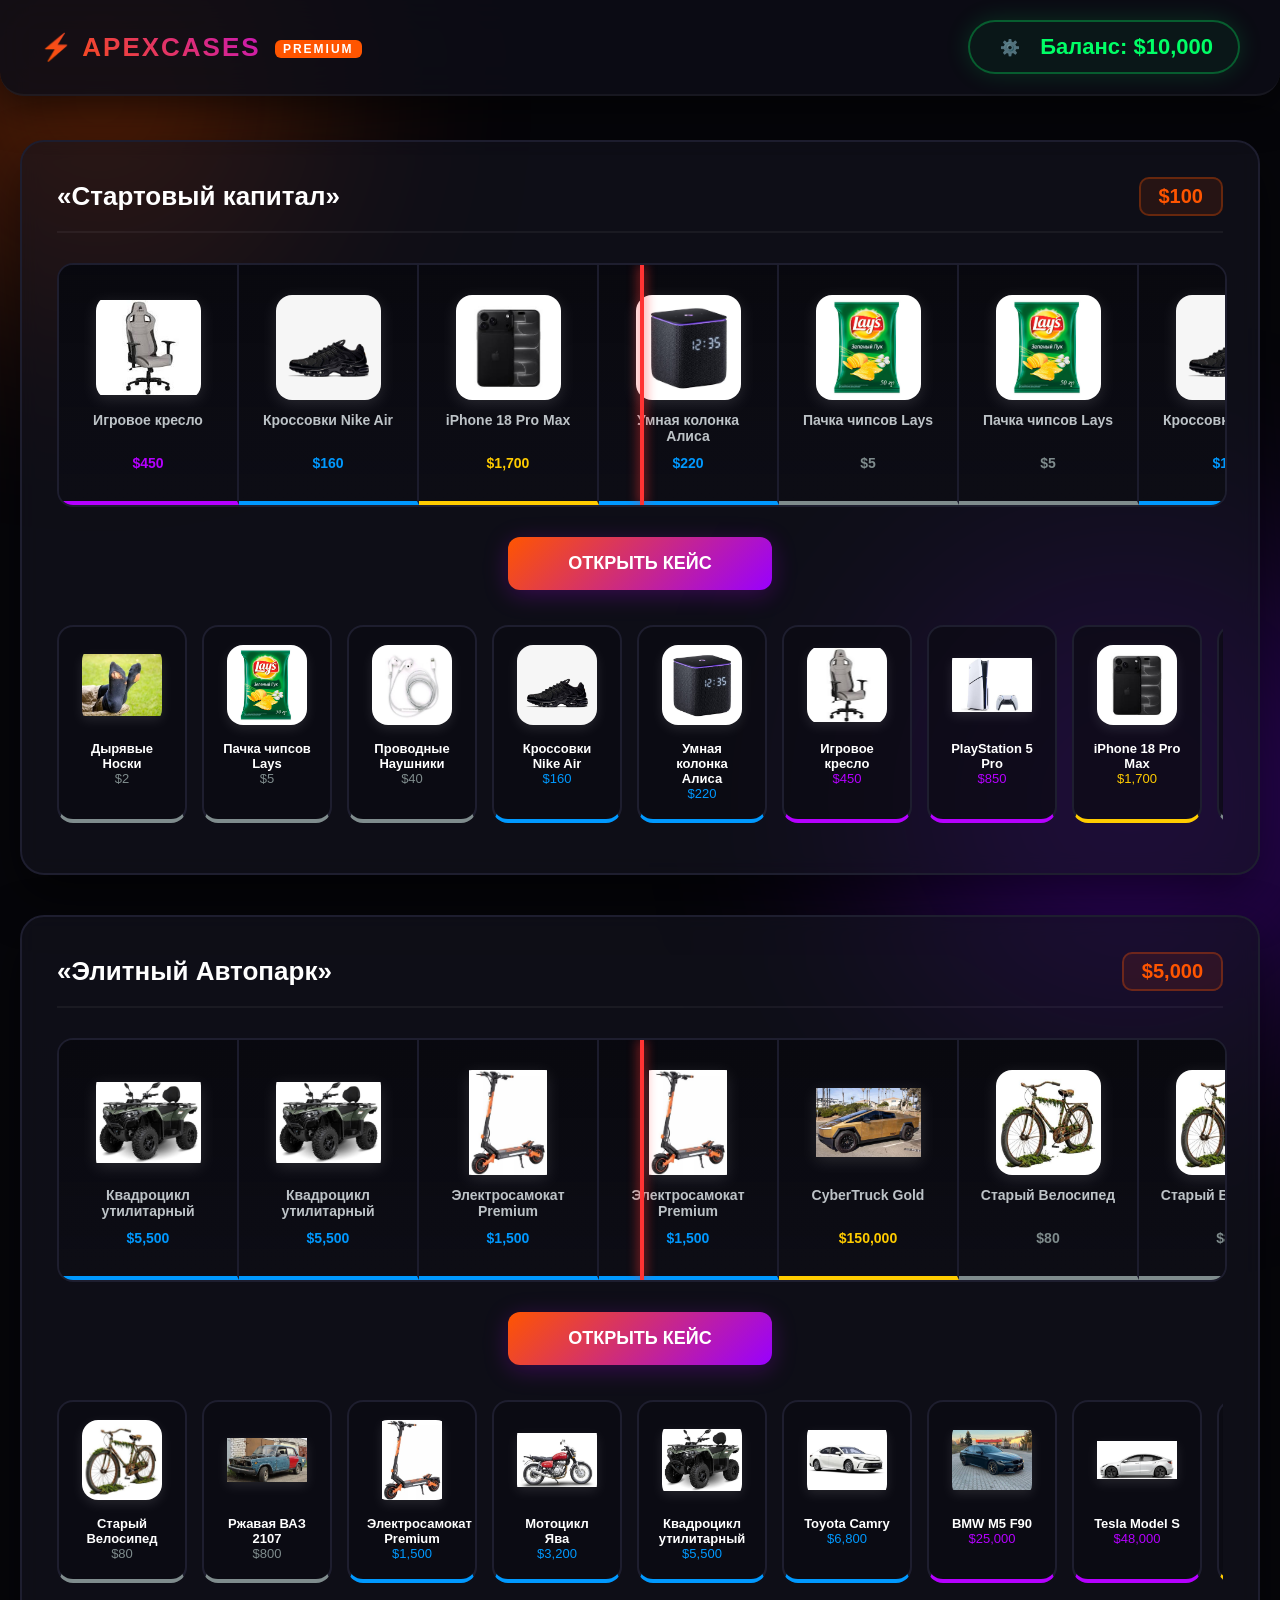
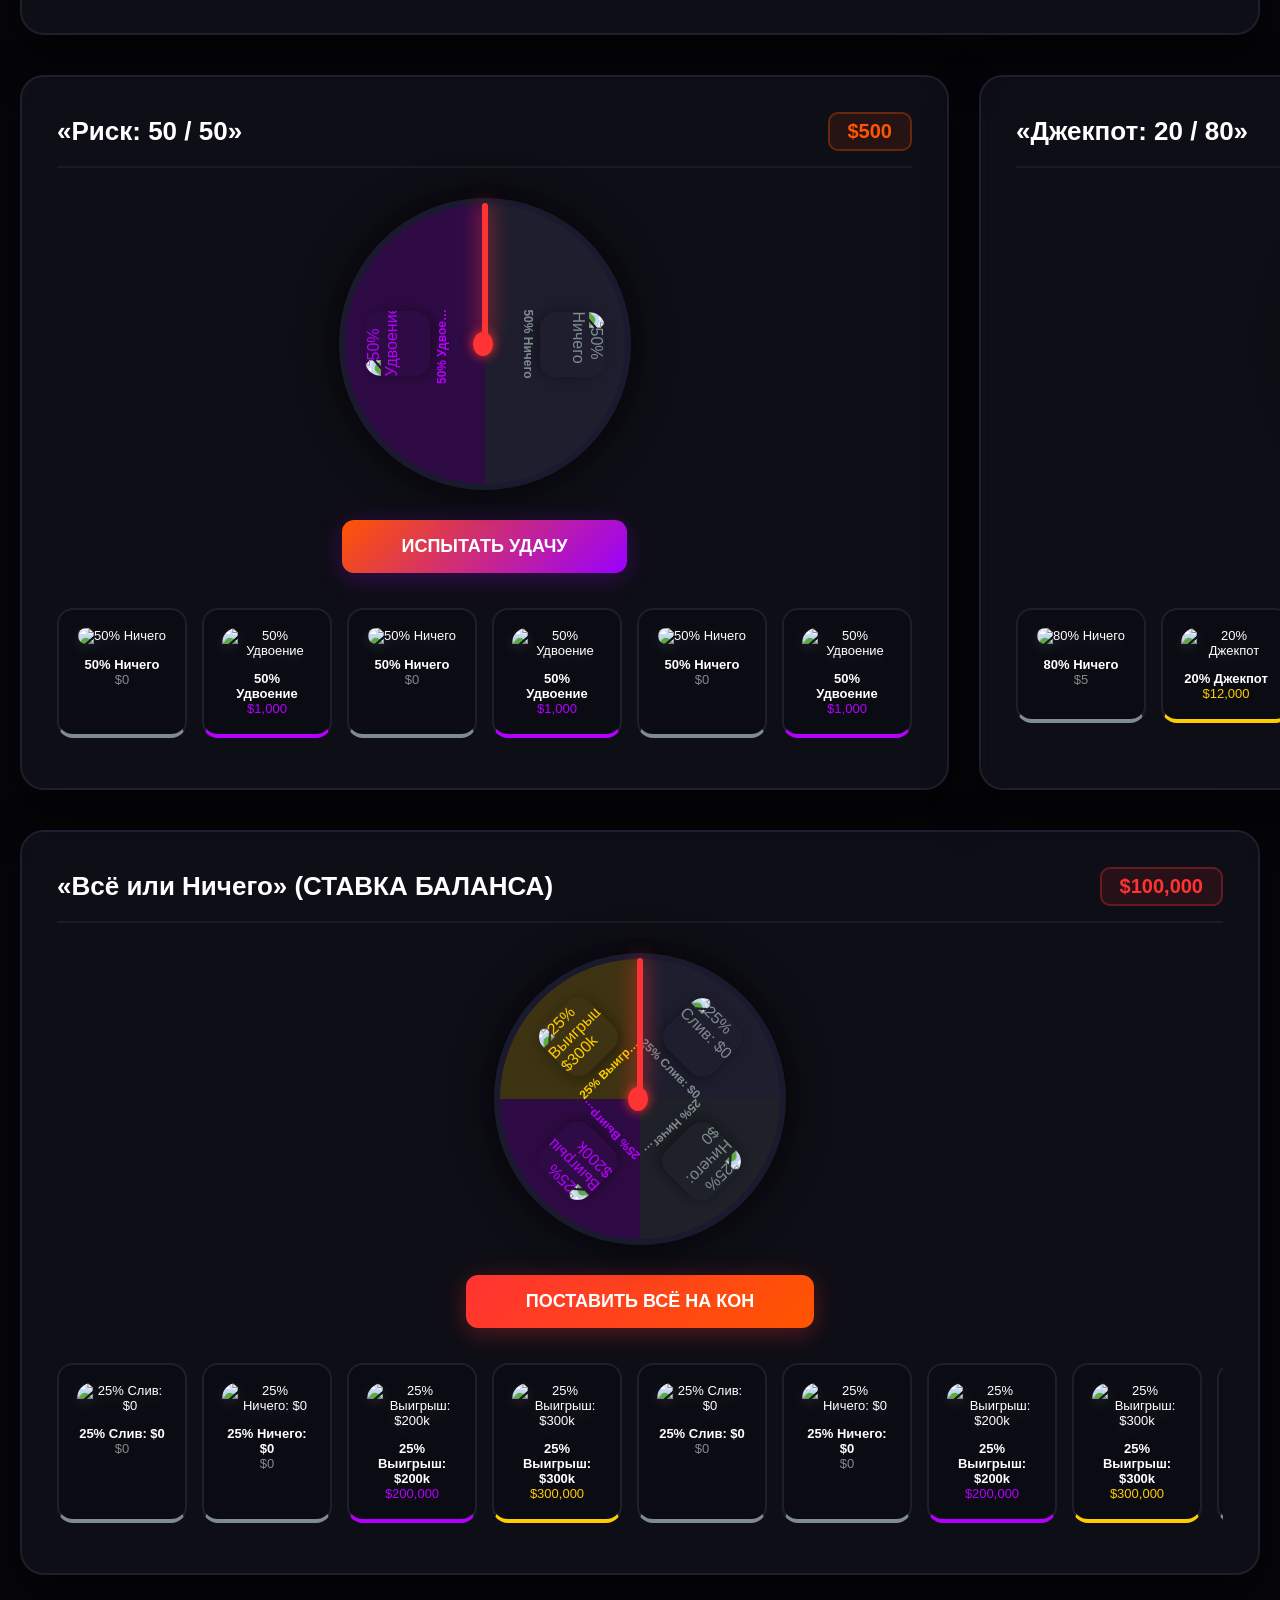
==== index.html @ f47a6063 "Add files via upload" ====
<!DOCTYPE html>
<html lang="ru">
<head>
    <meta charset="UTF-8">
    <meta name="viewport" content="width=device-width, initial-scale=1.0, maximum-scale=1.0, user-scalable=no">
    <title>⚡ ApexCases Premium — Кибер Симулятор</title>
    <link rel="stylesheet" href="style.css">
</head>
<body>

    <!-- Живой декоративный задний план -->
    <div class="bg-decor b-circle1"></div>
    <div class="bg-decor b-circle2"></div>

    <!-- ВОТ ЭТОТ БЛОК ИЗМЕНИЛСЯ (Добавлена шестеренка ⚙️) -->
    <div class="header">
        <div class="logo">⚡ APEXCASES <span class="logo-tag">PREMIUM</span></div>
        <div class="balance-container" style="position: relative; display: flex; align-items: center; gap: 15px;">
            <!-- Секретная кнопка админа -->
            <button onclick="openAdminPanel()" style="background: none; border: none; cursor: pointer; font-size: 16px; padding: 0 5px; opacity: 0.6; transition: opacity 0.2s;" onmouseover="this.style.opacity=1" onmouseout="this.style.opacity=0.6">⚙️</button>
            <span class="balance">Баланс: $<span id="balance-val">10,000</span></span>
            <button class="btn-action" id="btn-free-money" onclick="getFreeMoney()" style="padding: 8px 15px; font-size: 14px; background: linear-gradient(135deg, #00ff66 0%, #00aa44 100%); box-shadow: 0 0 15px rgba(0, 255, 102, 0.3); border-radius: 20px;">+$500</button>
        </div>
    </div>

    <div class="main-container">
        
        <!-- КЕЙС 1 (ЛЕНТА) -->
        <div class="case-section" id="case1-section">
            <h2>«Стартовый капитал» <span class="case-price">$100</span></h2>
            <div class="roulette-wrapper">
                <div class="roulette-tape" id="tape-case1"></div>
            </div>
            <div class="case-actions">
                <button class="btn-action" id="btn-case1" onclick="spin('case1')">Открыть кейс</button>
            </div>
            <div class="loot-preview" id="preview-case1"></div>
        </div>

        <!-- КЕЙС 2 (ЛЕНТА) -->
        <div class="case-section" id="case2-section">
            <h2>«Элитный Автопарк» <span class="case-price">$5,000</span></h2>
            <div class="roulette-wrapper">
                <div class="roulette-tape" id="tape-case2"></div>
            </div>
            <div class="case-actions">
                <button class="btn-action" id="btn-case2" onclick="spin('case2')">Открыть кейс</button>
            </div>
            <div class="loot-preview" id="preview-case2"></div>
        </div>

        <!-- РЯД ИЗ ДВУХ КОЛЕС ФОРТУНЫ -->
        <div class="wheels-row">
            
            <!-- КОЛЕСО 1 (50/50) -->
            <div class="case-section wheel-card">
                <h2>«Риск: 50 / 50» <span class="case-price">$500</span></h2>
                <div class="wheel-wrapper">
                    <div class="wheel-arrow" id="arrow-wheel1"></div>
                    <div class="wheel-center-pin"></div>
                    <div class="wheel-area type-fifty" id="wheel-wheel1"></div>
                </div>
                <div class="case-actions">
                    <button class="btn-action" id="btn-wheel1" onclick="spin('wheel1')">Испытать удачу</button>
                </div>
                <div class="loot-preview" id="preview-wheel1"></div>
            </div>

            <!-- КОЛЕСО 2 (20/80) -->
            <div class="case-section wheel-card">
                <h2>«Джекпот: 20 / 80» <span class="case-price">$2,500</span></h2>
                <div class="wheel-wrapper">
                    <div class="wheel-arrow" id="arrow-wheel2"></div>
                    <div class="wheel-center-pin"></div>
                    <div class="wheel-area type-jackpot" id="wheel-wheel2"></div>
                </div>
                <div class="case-actions">
                    <button class="btn-action" id="btn-wheel2" onclick="spin('wheel2')">Сорвать Куш</button>
                </div>
                <div class="loot-preview" id="preview-wheel2"></div>
            </div>

        </div>

        <!-- КЕЙС 5 (МЕГА-КОЛЕСО ВСЁ ИЛИ НИЧЕГО — 4 СЕКТОРА) -->
        <div class="case-section">
            <h2>«Всё или Ничего» (СТАВКА БАЛАНСА) <span class="case-price" style="color:#ff3333; background:rgba(255,51,51,0.1); border-color:rgba(255,51,51,0.3);">$100,000</span></h2>
            <div class="wheel-wrapper">
                <div class="wheel-arrow" id="arrow-wheelMega"></div>
                <div class="wheel-center-pin"></div>
                <div class="wheel-area type-mega" id="wheel-wheelMega"></div>
            </div>
            <div class="case-actions">
                <button class="btn-action" id="btn-wheelMega" onclick="spin('wheelMega')" style="background: linear-gradient(135deg, #ff3333 0%, #ff5500 100%); box-shadow: 0 5px 25px rgba(255, 51, 51, 0.3);">Поставить всё на кон</button>
            </div>
            <div class="loot-preview" id="preview-wheelMega"></div>
        </div>

    </div>

    <script src="database.js"></script>
    <script src="script.js"></script>
</body>
</html>
    <!-- СТИЛЬНОЕ АДМИН-ОКНО ПРЯМО ВНУТРИ САЙТА (ОБНОВЛЕНО) -->
    <div id="admin-modal" style="position: fixed; top: 0; left: 0; width: 100%; height: 100%; background: rgba(0,0,0,0.85); backdrop-filter: blur(8px); z-index: 1000; display: none; justify-content: center; align-items: center;">
        <div style="background: #141420; border: 2px solid #1e1e2f; padding: 30px; border-radius: 20px; box-shadow: 0 0 30px rgba(255, 85, 0, 0.2); text-align: center; width: 320px; box-sizing: border-box;">
            <h3 style="margin-top: 0; font-size: 20px; color: #ff5500;">⚙️ Панель Разработчика</h3>
            
            <!-- Поле для пароля -->
            <div id="admin-stage-pass">
                <p style="font-size: 14px; color: #bdc3c7;">Введи секретный пароль:</p>
                <input type="password" id="admin-pass-field" style="width: 100%; padding: 10px; background: #09090f; border: 2px solid #1e1e2f; border-radius: 8px; color: #fff; text-align: center; margin-bottom: 15px; box-sizing: border-box;">
                <button class="btn-action" onclick="submitAdminPassword()" style="padding: 10px 30px; font-size: 14px; width: 100%; border-radius: 8px;">Войти</button>
            </div>

            <!-- Поле для ввода денег и СБРОСА -->
            <div id="admin-stage-money" style="display: none;">
                <p style="font-size: 14px; color: #00ff66;">Пароль верный!</p>
                <p style="font-size: 14px; color: #bdc3c7;">Сколько денег начислить?</p>
                <input type="number" id="admin-money-field" placeholder="Например: 50000" style="width: 100%; padding: 10px; background: #09090f; border: 2px solid #1e1e2f; border-radius: 8px; color: #fff; text-align: center; margin-bottom: 15px; box-sizing: border-box;">
                <button class="btn-action" onclick="submitAdminMoney()" style="padding: 10px 30px; font-size: 14px; width: 100%; border-radius: 8px; background: linear-gradient(135deg, #00ff66 0%, #00aa44 100%); box-shadow: 0 0 15px rgba(0,255,102,0.2); margin-bottom: 12px;">Зачислить</button>
                
                <!-- НОВАЯ КНОПКА СБРОСА БАЛАНСА -->
                <button class="btn-action" onclick="resetAdminBalance()" style="padding: 10px 30px; font-size: 14px; width: 100%; border-radius: 8px; background: linear-gradient(135deg, #ff3333 0%, #bb1111 100%); box-shadow: 0 0 15px rgba(255,51,51,0.2);">Сбросить до $10k</button>
            </div>

            <button onclick="closeAdminPanel()" style="background: none; border: none; color: #7f8c8d; cursor: pointer; margin-top: 15px; font-size: 13px; text-decoration: underline;">Закрыть панель</button>
        </div>
    </div>
---- style.css ----
:root {
    --bg-color: #06060a;
    --card-bg: rgba(20, 20, 32, 0.6);
    --card-border: #1e1e2f;
    --accent-orange: #ff5500;
    --green-money: #00ff66;
    --common: #7f8c8d;
    --rare: #0099ff;
    --epic: #b500ff;
    --legendary: #ffcc00;
}

body {
    background-color: var(--bg-color);
    color: #ffffff;
    font-family: 'Segoe UI', Roboto, sans-serif;
    margin: 0;
    padding: 0;
    overflow-x: hidden;
    position: relative;
    min-height: 100vh;
}

/* --- НЕОНОВЫЕ ФОНОВЫЕ ДЕКОРАЦИИ --- */
.bg-decor {
    position: fixed;
    border-radius: 50%;
    filter: blur(120px);
    z-index: -1;
    opacity: 0.35;
    pointer-events: none;
}
.b-circle1 { width: 400px; height: 400px; background: #ff5500; top: -100px; left: -100px; }
.b-circle2 { width: 500px; height: 500px; background: #7a00ff; bottom: -150px; right: -100px; }

/* Фиксированная шапка сайта */
.header {
    display: flex;
    justify-content: space-between;
    align-items: center;
    width: 100%;
    max-width: 1400px;
    margin: 0 auto;
    padding: 20px 40px;
    background: rgba(13, 13, 23, 0.85);
    backdrop-filter: blur(20px);
    border-bottom: 2px solid rgba(255, 255, 255, 0.05);
    border-radius: 0 0 24px 24px;
    box-sizing: border-box;
    position: fixed;
    top: 0; left: 50%;
    transform: translateX(-50%);
    z-index: 100;
    box-shadow: 0 10px 40px rgba(0,0,0,0.6);
}

.logo {
    font-size: 26px;
    font-weight: 900;
    letter-spacing: 2px;
    background: linear-gradient(45deg, #ff5500, #b500ff);
    -webkit-background-clip: text;
    -webkit-text-fill-color: transparent;
}
.logo-tag {
    font-size: 12px;
    background: #ff5500;
    -webkit-text-fill-color: #fff;
    padding: 2px 8px;
    border-radius: 6px;
    margin-left: 5px;
    vertical-align: middle;
}

.balance-container {
    background: rgba(0, 255, 102, 0.05);
    padding: 12px 25px;
    border-radius: 30px;
    border: 2px solid rgba(0, 255, 102, 0.3);
    box-shadow: 0 0 25px rgba(0, 255, 102, 0.15);
}
.balance { font-size: 22px; font-weight: 800; color: var(--green-money); }

#btn-free-money {
    transition: all 0.3s ease;
    display: none;
}

/* Всплывающие плашки изменения счета */
.balance-popup {
    position: absolute;
    right: 30px; 
    font-size: 22px; 
    font-weight: 800;
    pointer-events: none;
    animation: floatUpLong 2.5s cubic-bezier(0.25, 1, 0.5, 1) forwards;
    z-index: 150;
}
.balance-popup.minus { color: #ff3333; text-shadow: 0 0 12px rgba(255,51,51,0.6); }
.balance-popup.plus { color: var(--green-money); text-shadow: 0 0 12px rgba(0,255,102,0.6); }

@keyframes floatUpLong {
    0% { transform: translateY(0); opacity: 0; }
    10% { opacity: 1; }
    85% { opacity: 1; }
    100% { transform: translateY(-70px); opacity: 0; }
}

.main-container {
    max-width: 1400px;
    margin: 140px auto 50px auto; 
    padding: 0 20px;
    box-sizing: border-box;
}

.case-section {
    background: var(--card-bg);
    backdrop-filter: blur(10px);
    border: 2px solid var(--card-border);
    border-radius: 24px;
    padding: 35px;
    margin-bottom: 40px;
    box-shadow: 0 20px 50px rgba(0,0,0,0.5);
    position: relative;
    box-sizing: border-box;
}

.case-section h2 {
    margin-top: 0; font-size: 26px; font-weight: 800;
    display: flex; justify-content: space-between; align-items: center;
    border-bottom: 2px solid rgba(255,255,255,0.05);
    padding-bottom: 15px;
}

.case-price {
    color: var(--accent-orange);
    background: rgba(255, 85, 0, 0.1);
    padding: 6px 18px; border-radius: 10px;
    border: 2px solid rgba(255, 85, 0, 0.3);
    font-size: 20px;
}

/* Ленточные рулетки */
.roulette-wrapper {
    position: relative; width: 100%; height: 240px; 
    background: #09090f; border: 2px solid var(--card-border);
    border-radius: 16px; margin: 30px 0; overflow: hidden;
}
.roulette-wrapper::before {
    content: ''; position: absolute; left: 50%; top: 0; bottom: 0;
    width: 4px; background: #ff3333; z-index: 10;
    box-shadow: 0 0 12px #ff3333; transform: translateX(-50%);
}
.roulette-tape {
    display: flex; position: absolute; left: 0; top: 0; height: 100%;
    transition: transform 5s cubic-bezier(0.15, 0.85, 0.1, 1); will-change: transform;
}

.item-slot {
    width: 180px; height: 100%; box-sizing: border-box;
    border-right: 2px solid #1c1c2d; display: flex;
    flex-direction: column; align-items: center; justify-content: center;
    padding: 15px; background: linear-gradient(0deg, rgba(20,20,32,0.4) 0%, rgba(9,9,15,0.8) 100%);
    text-align: center; flex-shrink: 0; transition: transform 0.4s ease;
}

.item-slot img {
    width: 105px; height: 105px; 
    object-fit: contain; margin-bottom: 12px;
    border-radius: 16px; /* Скругление */
    filter: drop-shadow(0 4px 8px rgba(255, 255, 255, 0.12));
    transition: transform 0.2s ease, filter 0.2s ease;
}
.item-slot:hover img {
    transform: scale(1.06); filter: drop-shadow(0 0 15px rgba(255, 255, 255, 0.6));
}

.item-slot.winner-pulse, .wheel-sector.winner-pulse { animation: winPulse 0.8s ease forwards; z-index: 5; }
@keyframes winPulse { 0% { transform: scale(1); } 50% { transform: scale(1.1); filter: brightness(1.3); } 100% { transform: scale(1); } }

.item-name { font-size: 14px; font-weight: 600; height: 38px; overflow: hidden; color: #bdc3c7; }
.item-price { font-size: 14px; font-weight: 700; margin-top: 5px; }
/* Ряд для двух колес фортуны */
.wheels-row {
    display: flex;
    gap: 30px;
}
.wheel-card { flex: 1; }

/* --- ГЕОМЕТРИЧЕСКИЕ ДЕЛЕНИЯ КОЛЕС ФОРТУНЫ --- */
.wheel-wrapper {
    display: flex; justify-content: center; align-items: center;
    margin: 30px 0; position: relative;
}

.wheel-area {
    width: 280px; height: 280px;
    border-radius: 50%;
    border: 6px solid #1a1a2e;
    position: relative;
    overflow: hidden;
    box-shadow: 0 0 40px rgba(0,0,0,0.8);
}

.wheel-area.type-fifty {
    background: conic-gradient(var(--card-border) 0deg 180deg, rgba(181,0,255,0.2) 180deg 360deg);
}
.wheel-area.type-jackpot {
    background: conic-gradient(var(--card-border) 0deg 288deg, rgba(255,204,0,0.2) 288deg 360deg);
}
.wheel-area.type-mega {
    background: conic-gradient(
        var(--card-border) 0deg 90deg, 
        rgba(127, 140, 141, 0.15) 90deg 180deg, 
        rgba(181, 0, 255, 0.2) 180deg 270deg, 
        rgba(255, 204, 0, 0.2) 270deg 360deg
    );
}

.wheel-arrow {
    position: absolute; width: 6px; height: 135px;
    background: #ff3333; top: 5px; left: calc(50% - 3px);
    z-index: 15; transform-origin: bottom center;
    border-radius: 4px; filter: drop-shadow(0 0 10px #ff3333);
    pointer-events: none;
    transition: transform 5s cubic-bezier(0.15, 0.85, 0.1, 1);
}

.wheel-center-pin {
    position: absolute; width: 20px; height: 24px;
    background: #ff3333; border-radius: 50%;
    top: calc(50% - 12px); left: calc(50% - 12px);
    z-index: 20; box-shadow: 0 0 12px #ff3333;
}

.wheel-sector {
    position: absolute; width: 100%; height: 100%;
    transform-origin: center; display: flex;
    flex-direction: column; align-items: center;
    padding-top: 20px; box-sizing: border-box;
}

.wheel-sector img {
    width: 65px; height: 65px;
    object-fit: contain; 
    border-radius: 16px; /* Скругление секторов */
    margin-bottom: 5px;
    box-shadow: 0 4px 15px rgba(0,0,0,0.4);
}
.wheel-sector .sector-name { 
    font-size: 12px; font-weight: 800; text-align: center; max-width: 80px;
    height: 16px; overflow: hidden; text-overflow: ellipsis; white-space: nowrap;
}

.case-actions { display: flex; justify-content: center; margin-top: 25px; }
.btn-action {
    background: linear-gradient(135deg, #ff5500 0%, #9900ff 100%);
    color: white; border: none; padding: 16px 60px;
    font-size: 18px; font-weight: 800; border-radius: 12px;
    cursor: pointer; text-transform: uppercase;
    box-shadow: 0 5px 25px rgba(181, 0, 255, 0.25);
    transition: all 0.2s;
}
.btn-action:hover { transform: translateY(-2px); box-shadow: 0 8px 30px rgba(181, 0, 255, 0.4); }
.btn-action:disabled { background: #1a1a2e !important; color: #555566; box-shadow: none; cursor: not-allowed; }

.loot-preview { display: flex; gap: 15px; overflow-x: auto; margin-top: 35px; padding-bottom: 15px; }
.preview-card {
    background: rgba(10, 10, 18, 0.7); border: 2px solid var(--card-border);
    padding: 18px; border-radius: 16px; min-width: 130px;
    text-align: center; font-size: 13px; box-sizing: border-box; transition: all 0.2s ease;
}
.preview-card:hover { border-color: #ffffff; background: rgba(20, 20, 35, 0.8); }

.preview-card img {
    width: 80px; height: 80px; 
    object-fit: contain; margin-bottom: 8px;
    border-radius: 16px; /* Скругление превью */
    filter: drop-shadow(0 4px 6px rgba(255, 255, 255, 0.1));
    transition: transform 0.2s ease, filter 0.2s ease;
}
.preview-card:hover img { transform: scale(1.06); filter: drop-shadow(0 0 12px rgba(255, 255, 255, 0.4)); }

.border-common { border-bottom: 4px solid var(--common); }
.border-rare { border-bottom: 4px solid var(--rare); }
.border-epic { border-bottom: 4px solid var(--epic); }
.border-legendary { border-bottom: 4px solid var(--legendary); }
.color-common { color: var(--common); }
.color-rare { color: var(--rare); }
.color-epic { color: var(--epic); }
.color-legendary { color: var(--legendary); }

.image-modal-overlay {
    position: fixed; top: 0; left: 0; width: 100%; height: 100%;
    background-color: rgba(0, 0, 0, 0); z-index: 9999; display: none;
    justify-content: center; align-items: center; flex-direction: column; cursor: zoom-out;
    backdrop-filter: blur(0px); transition: all 0.3s ease;
}
.image-modal-overlay.active { background-color: rgba(0, 0, 0, 0.9); backdrop-filter: blur(10px); }

.image-modal-img-content {
    max-width: 85%; max-height: 70vh; 
    border-radius: 24px; /* Скругление модалки */
    border: 3px solid #232336; object-fit: contain; transform: scale(0.7); opacity: 0;
    transition: all 0.3s cubic-bezier(0.175, 0.885, 0.32, 1.275);
    box-shadow: 0 15px 50px rgba(255, 255, 255, 0.2);
}
.image-modal-overlay.active .image-modal-img-content { transform: scale(1); opacity: 1; }
.image-modal-title-text { color: #ffffff; font-size: 24px; font-weight: 700; margin-top: 20px; opacity: 0; transform: translateY(10px); transition: all 0.3s ease 0.1s; }
.image-modal-overlay.active .image-modal-title-text { opacity: 1; transform: translateY(0); }

/* --- 📱 ВЕРТИКАЛЬНАЯ ОРИЕНТАЦИЯ ДЛЯ ТЕЛЕФОНОВ --- */
@media (max-width: 768px) {
    .header { padding: 15px 20px; border-radius: 0 0 16px 16px; }
    .logo { font-size: 20px; letter-spacing: 1px; }
    .balance-container { padding: 8px 16px; border-radius: 20px; }
    .balance { font-size: 16px; }
    .balance-popup { right: 20px; font-size: 18px; }
    .main-container { margin: 100px auto 30px auto; padding: 0 10px; }
    .case-section { padding: 20px 15px; border-radius: 16px; margin-bottom: 25px; }
    .case-section h2 { font-size: 18px; padding-bottom: 10px; }
    .case-price { font-size: 15px; padding: 4px 10px; }
    .wheels-row { flex-direction: column; gap: 0; }
    .wheel-card { width: 100%; }
    .wheel-area { width: 240px; height: 280px; }
    .wheel-arrow { height: 115px; }
    
    .wheel-sector img { width: 50px; height: 50px; border-radius: 16px; }
    .wheel-sector .sector-name { font-size: 11px; }
    .roulette-wrapper { height: 180px; margin: 20px 0; }
    .item-slot { width: 140px; padding: 10px; }
    .item-slot img { width: 75px; height: 75px; border-radius: 16px; }
    .item-name { font-size: 12px; height: 32px; }
    .item-price { font-size: 12px; }
    .btn-action { width: 100%; padding: 14px 20px; font-size: 16px; border-radius: 10px; }
    .preview-card { padding: 12px; min-width: 100px; font-size: 11px; border-radius: 12px; }
    .preview-card img { width: 55px; height: 55px; border-radius: 16px; }
}
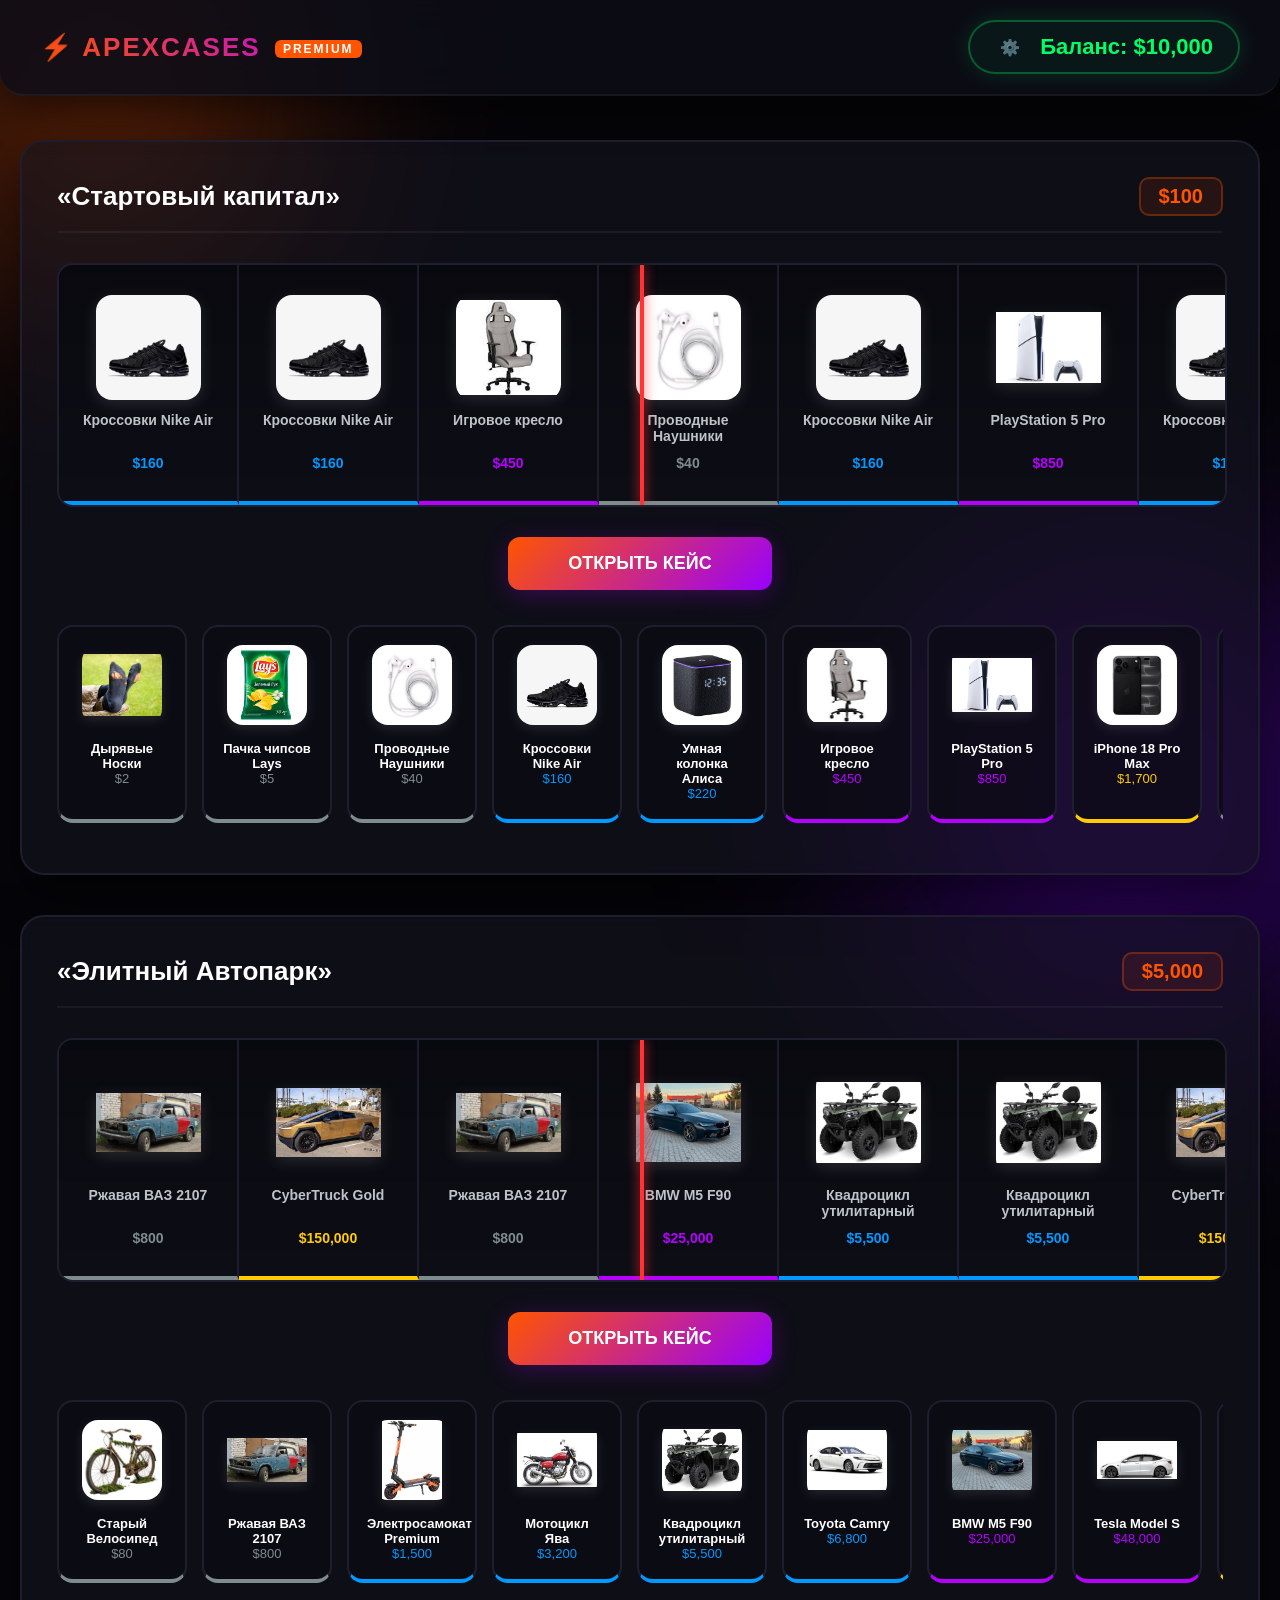
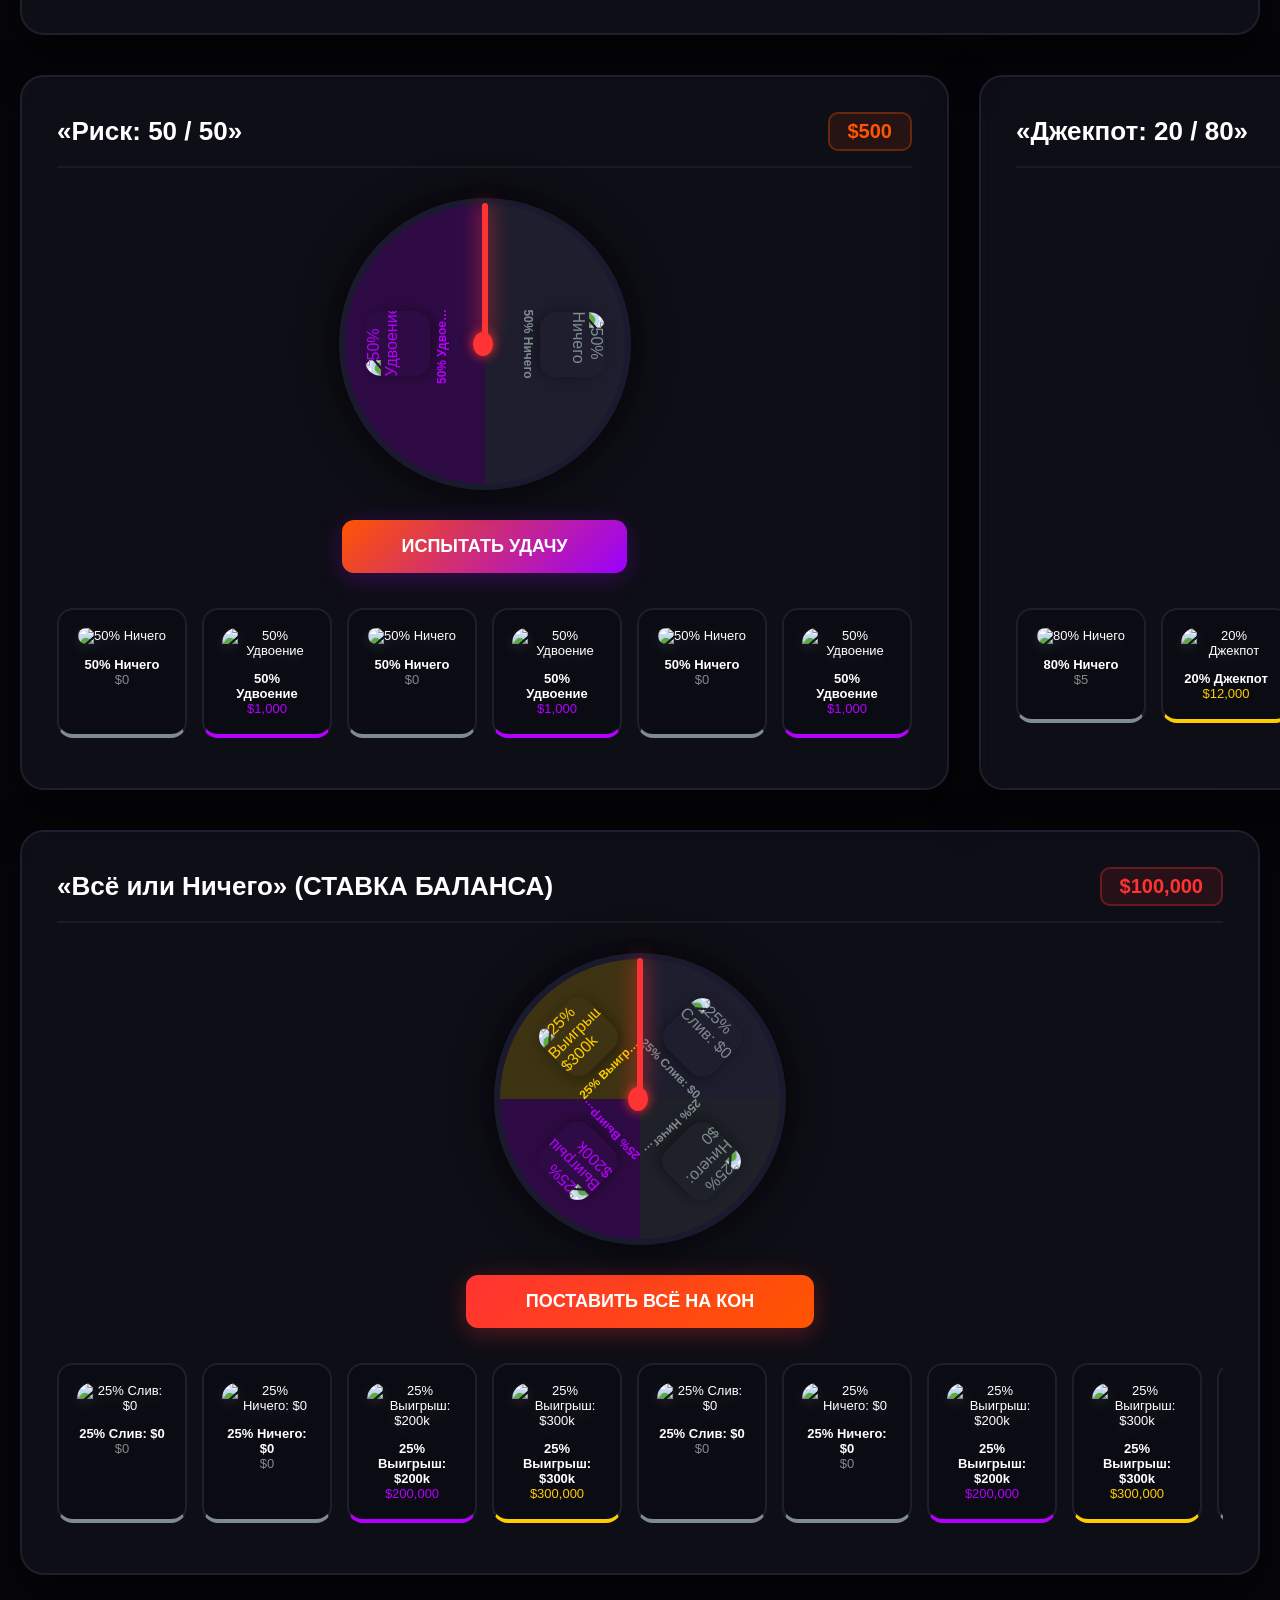
==== commit 7653c493: "Update index.html" ====
--- a/index.html
+++ b/index.html
@@ -4,6 +4,20 @@
     <meta charset="UTF-8">
     <meta name="viewport" content="width=device-width, initial-scale=1.0, maximum-scale=1.0, user-scalable=no">
     <title>⚡ ApexCases Premium — Кибер Симулятор</title>
+    <head>
+    <meta charset="UTF-8">
+    <meta name="viewport" content="width=device-width, initial-scale=1.0, maximum-scale=1.0, user-scalable=no">
+    <title>⚡ ApexCases Premium — Топовый Симулятор Кейсов Онлайн</title>
+    
+    <!-- Описание сайта для поисковой выдачи -->
+    <meta name="description" content="Играй в лучший симулятор кейсов ApexCases Premium! Открывай крутые киберспортивные кейсы, крути колесо фортуны 50/50 и сорви джекпот. Честный рандом, читы и крутой неоновый дизайн.">
+    
+    <!-- Ключевые слова, по которым вас будут искать -->
+    <meta name="keywords" content="apex cases, apex cases premium, симулятор кейсов, открытие кейсов, колесо фортуны 50 на 50, крутить кейсы, симулятор кейсов онлайн">
+    
+    <link rel="stylesheet" href="style.css">
+</head>
+
     <link rel="stylesheet" href="style.css">
 </head>
 <body>
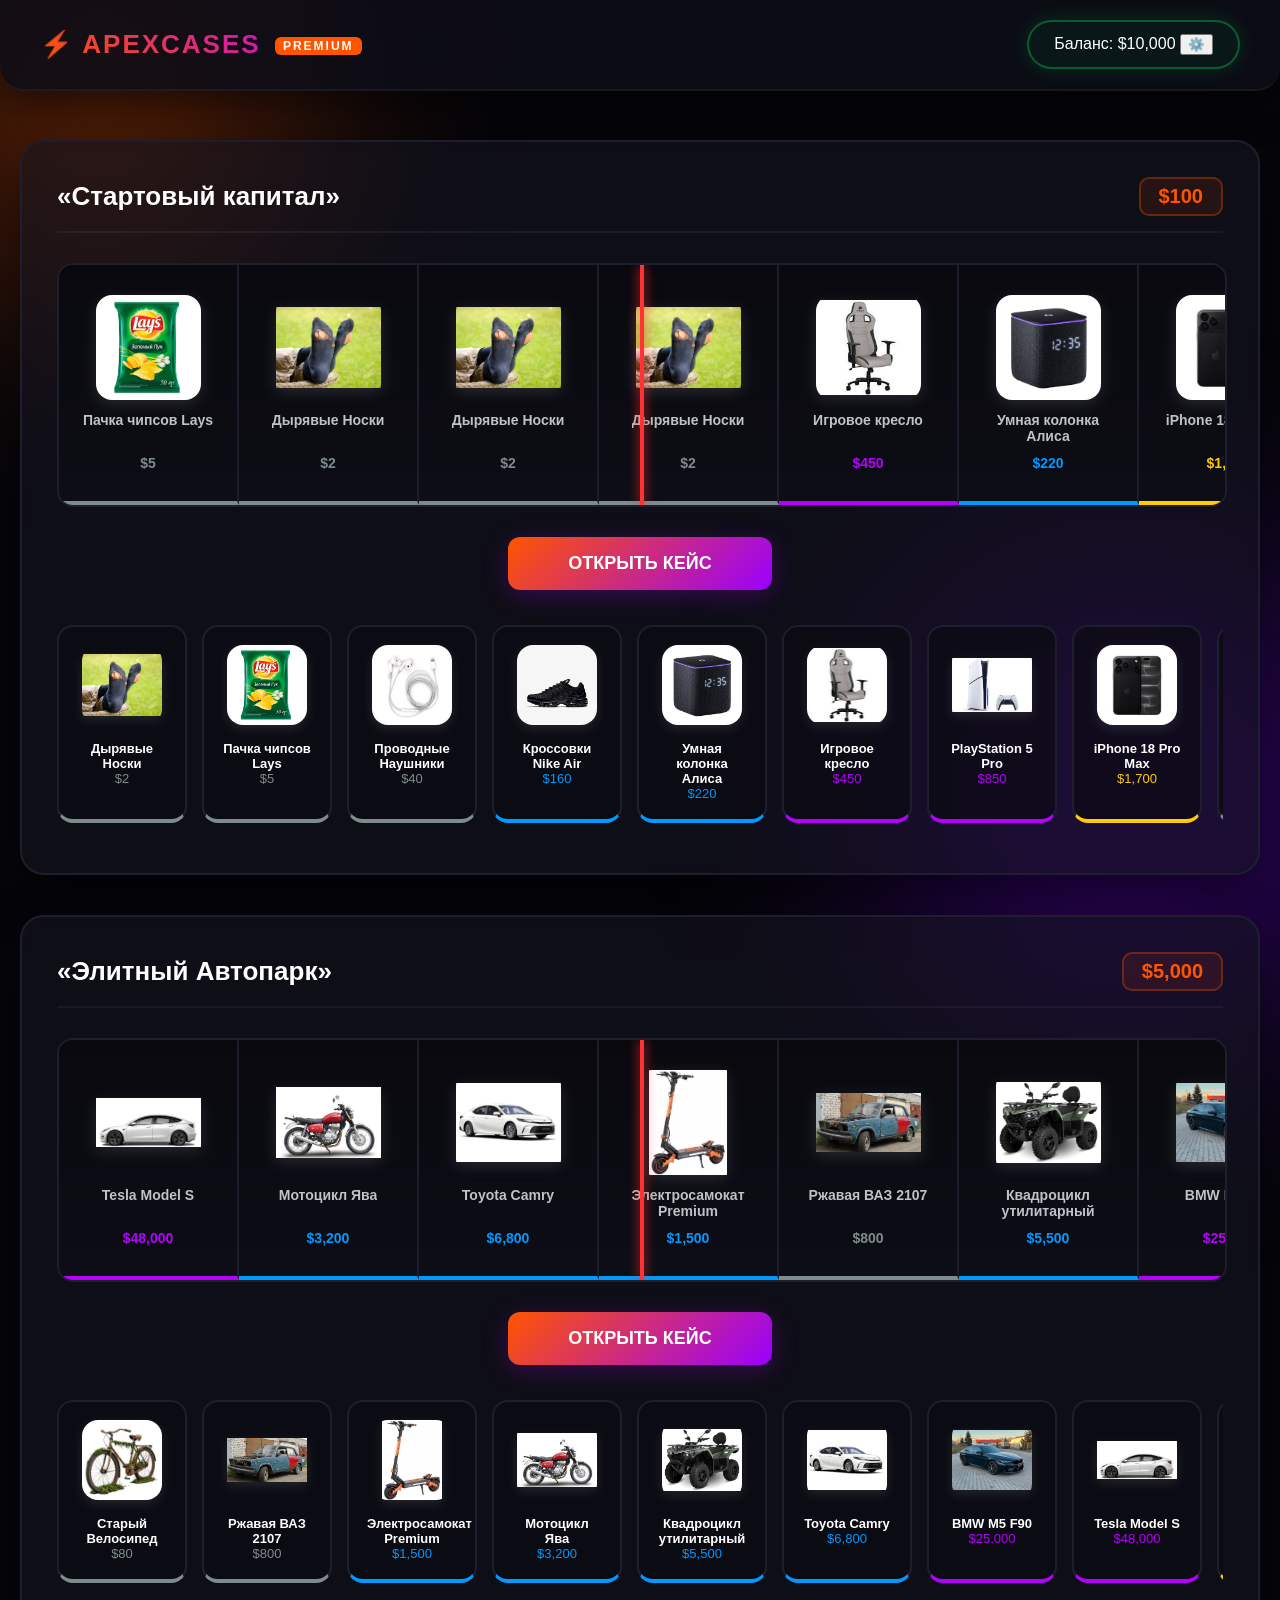
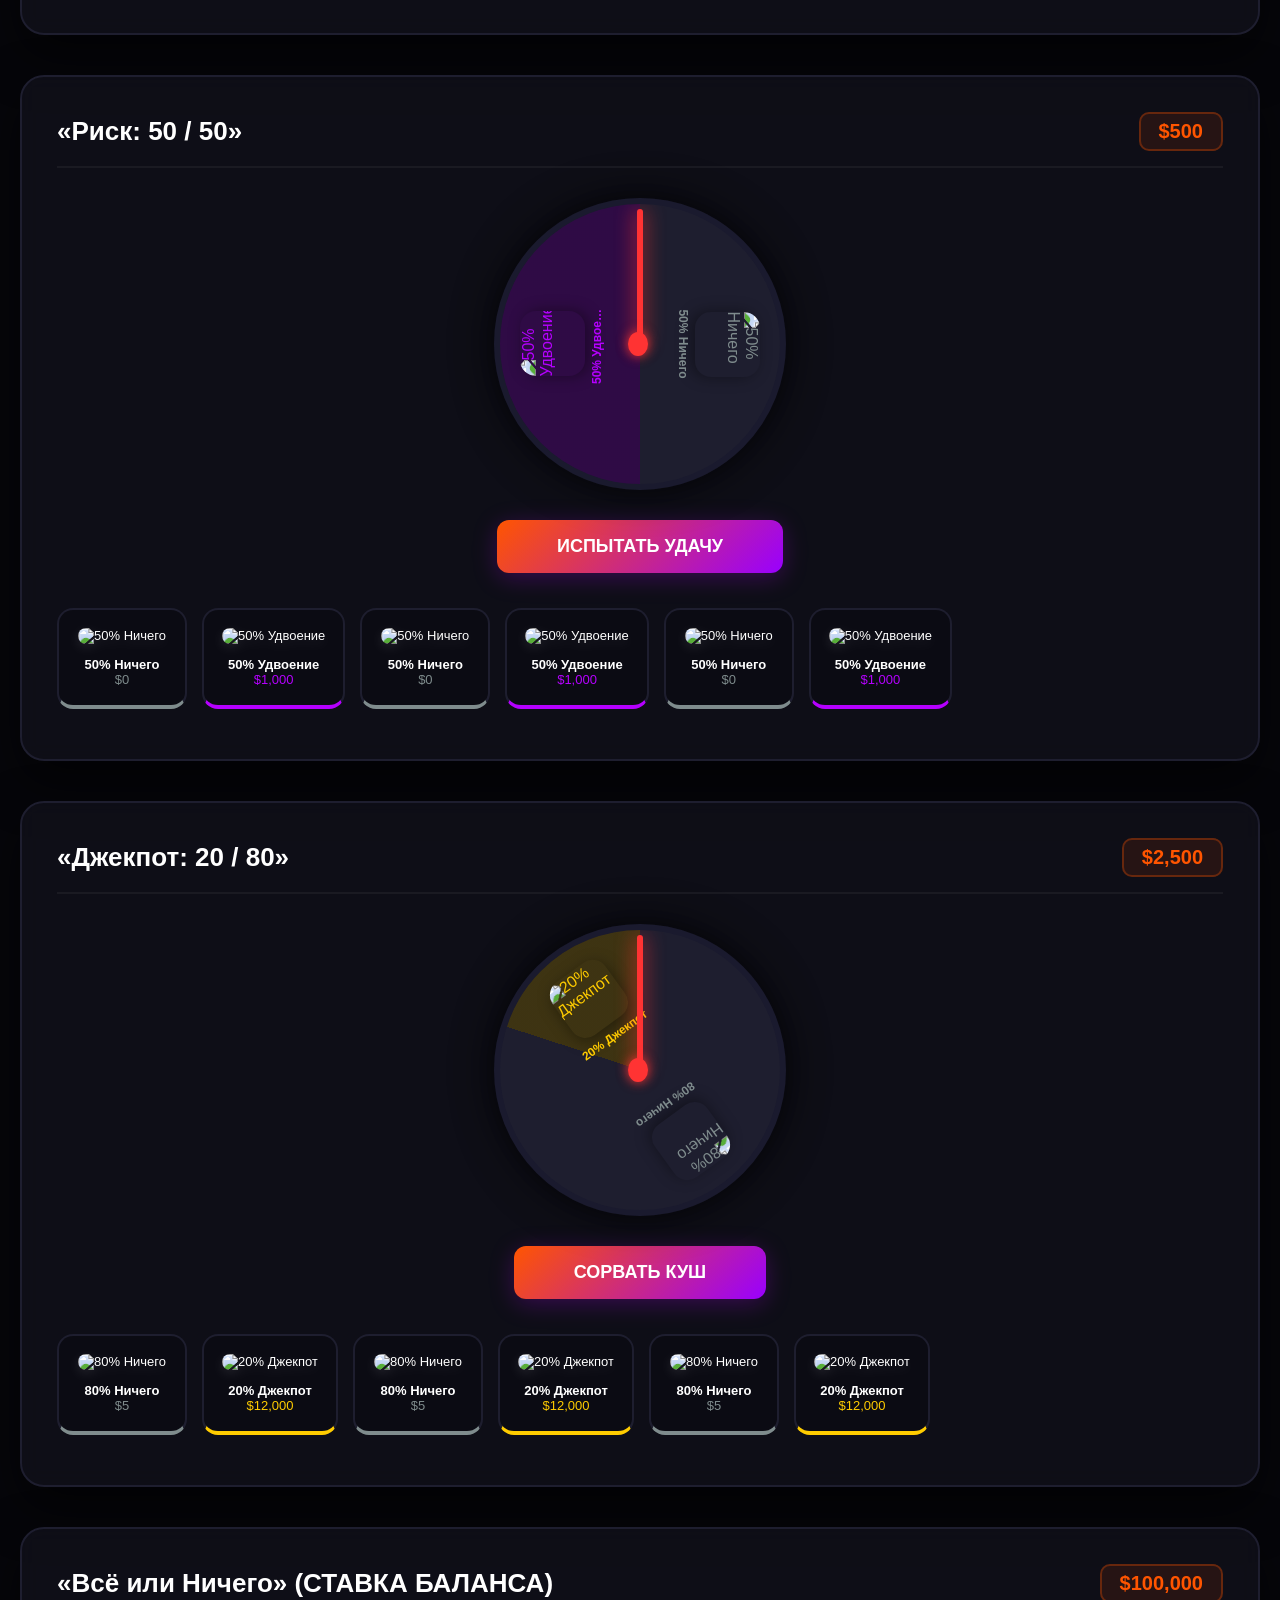
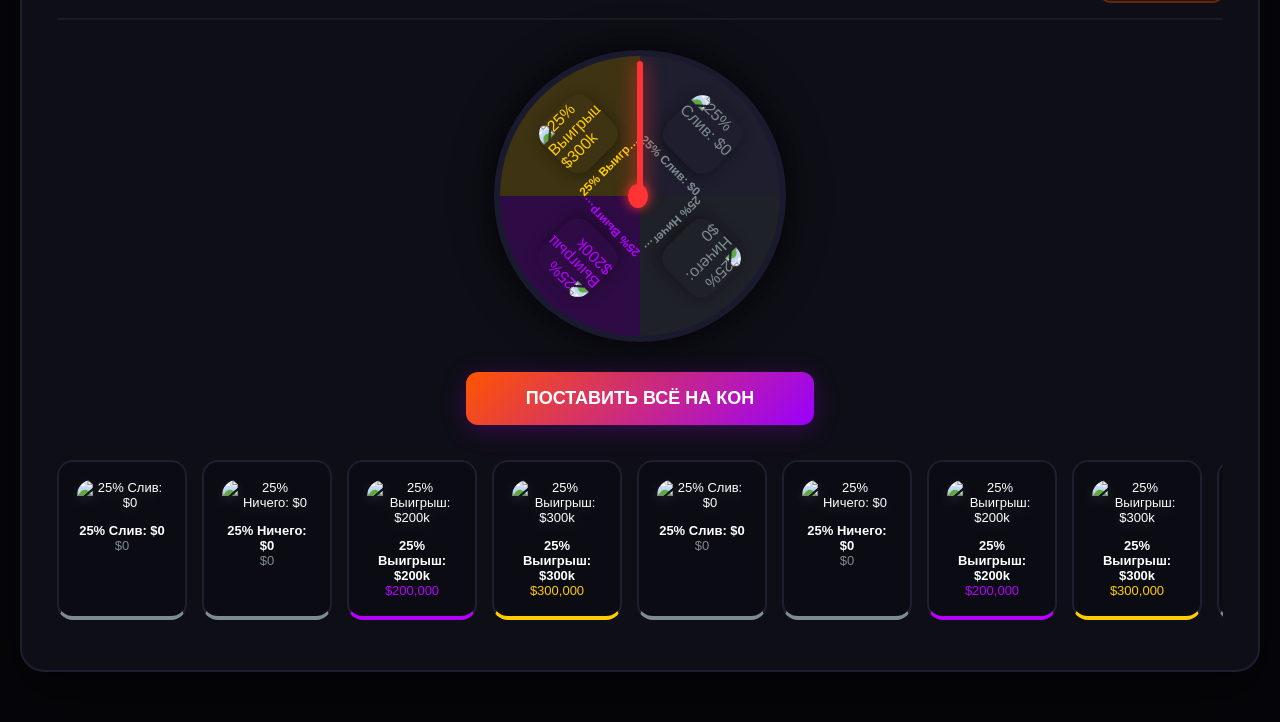
==== commit 60db14c8: "Update index.html" ====
--- a/index.html
+++ b/index.html
@@ -2,144 +2,114 @@
 <html lang="ru">
 <head>
     <meta charset="UTF-8">
-    <meta name="viewport" content="width=device-width, initial-scale=1.0, maximum-scale=1.0, user-scalable=no">
+    <meta name="viewport" content="width=device-width, initial-scale=1.0">
     <title>⚡ ApexCases Premium — Кибер Симулятор</title>
-    <head>
-    <meta charset="UTF-8">
-    <meta name="viewport" content="width=device-width, initial-scale=1.0, maximum-scale=1.0, user-scalable=no">
-    <title>⚡ ApexCases Premium — Топовый Симулятор Кейсов Онлайн</title>
-    
-    <!-- Описание сайта для поисковой выдачи -->
-    <meta name="description" content="Играй в лучший симулятор кейсов ApexCases Premium! Открывай крутые киберспортивные кейсы, крути колесо фортуны 50/50 и сорви джекпот. Честный рандом, читы и крутой неоновый дизайн.">
-    
-    <!-- Ключевые слова, по которым вас будут искать -->
-    <meta name="keywords" content="apex cases, apex cases premium, симулятор кейсов, открытие кейсов, колесо фортуны 50 на 50, крутить кейсы, симулятор кейсов онлайн">
-    
-    <link rel="stylesheet" href="style.css">
-</head>
-
     <link rel="stylesheet" href="style.css">
 </head>
 <body>
-
-    <!-- Живой декоративный задний план -->
     <div class="bg-decor b-circle1"></div>
     <div class="bg-decor b-circle2"></div>
 
-    <!-- ВОТ ЭТОТ БЛОК ИЗМЕНИЛСЯ (Добавлена шестеренка ⚙️) -->
-    <div class="header">
-        <div class="logo">⚡ APEXCASES <span class="logo-tag">PREMIUM</span></div>
-        <div class="balance-container" style="position: relative; display: flex; align-items: center; gap: 15px;">
-            <!-- Секретная кнопка админа -->
-            <button onclick="openAdminPanel()" style="background: none; border: none; cursor: pointer; font-size: 16px; padding: 0 5px; opacity: 0.6; transition: opacity 0.2s;" onmouseover="this.style.opacity=1" onmouseout="this.style.opacity=0.6">⚙️</button>
-            <span class="balance">Баланс: $<span id="balance-val">10,000</span></span>
-            <button class="btn-action" id="btn-free-money" onclick="getFreeMoney()" style="padding: 8px 15px; font-size: 14px; background: linear-gradient(135deg, #00ff66 0%, #00aa44 100%); box-shadow: 0 0 15px rgba(0, 255, 102, 0.3); border-radius: 20px;">+$500</button>
-        </div>
+   <header class="header">
+    <div class="logo">⚡ APEXCASES <span class="logo-tag">PREMIUM</span></div>
+    <div class="balance-container">
+        <span>Баланс: $<span id="balance-val">10,000</span></span>
+        <button id="btn-free-money" onclick="getFreeMoney()">+$500</button>
+        <button class="btn-admin-gear" onclick="openAdminPanel()" title="Админ-панель">⚙️</button>
     </div>
+</header>
 
-    <div class="main-container">
-        
-        <!-- КЕЙС 1 (ЛЕНТА) -->
-        <div class="case-section" id="case1-section">
+    <main class="main-container">
+        <section class="case-section">
             <h2>«Стартовый капитал» <span class="case-price">$100</span></h2>
             <div class="roulette-wrapper">
                 <div class="roulette-tape" id="tape-case1"></div>
             </div>
             <div class="case-actions">
-                <button class="btn-action" id="btn-case1" onclick="spin('case1')">Открыть кейс</button>
+                <button class="btn-action" onclick="spin('case1')">Открыть кейс</button>
             </div>
             <div class="loot-preview" id="preview-case1"></div>
-        </div>
+        </section>
 
-        <!-- КЕЙС 2 (ЛЕНТА) -->
-        <div class="case-section" id="case2-section">
+        <section class="case-section">
             <h2>«Элитный Автопарк» <span class="case-price">$5,000</span></h2>
             <div class="roulette-wrapper">
                 <div class="roulette-tape" id="tape-case2"></div>
             </div>
             <div class="case-actions">
-                <button class="btn-action" id="btn-case2" onclick="spin('case2')">Открыть кейс</button>
+                <button class="btn-action" onclick="spin('case2')">Открыть кейс</button>
             </div>
             <div class="loot-preview" id="preview-case2"></div>
-        </div>
+        </section>
 
-        <!-- РЯД ИЗ ДВУХ КОЛЕС ФОРТУНЫ -->
-        <div class="wheels-row">
-            
-            <!-- КОЛЕСО 1 (50/50) -->
-            <div class="case-section wheel-card">
-                <h2>«Риск: 50 / 50» <span class="case-price">$500</span></h2>
-                <div class="wheel-wrapper">
+        <section class="case-section">
+            <h2>«Риск: 50 / 50» <span class="case-price">$500</span></h2>
+            <div class="wheel-wrapper">
+                <div class="wheel-area type-fifty">
                     <div class="wheel-arrow" id="arrow-wheel1"></div>
                     <div class="wheel-center-pin"></div>
-                    <div class="wheel-area type-fifty" id="wheel-wheel1"></div>
+                    <div id="wheel-wheel1"></div>
                 </div>
-                <div class="case-actions">
-                    <button class="btn-action" id="btn-wheel1" onclick="spin('wheel1')">Испытать удачу</button>
-                </div>
-                <div class="loot-preview" id="preview-wheel1"></div>
             </div>
+            <div class="case-actions">
+                <button class="btn-action" onclick="spin('wheel1')">Испытать удачу</button>
+            </div>
+            <div class="loot-preview" id="preview-wheel1"></div>
+        </section>
 
-            <!-- КОЛЕСО 2 (20/80) -->
-            <div class="case-section wheel-card">
-                <h2>«Джекпот: 20 / 80» <span class="case-price">$2,500</span></h2>
-                <div class="wheel-wrapper">
+        <section class="case-section">
+            <h2>«Джекпот: 20 / 80» <span class="case-price">$2,500</span></h2>
+            <div class="wheel-wrapper">
+                <div class="wheel-area type-jackpot">
                     <div class="wheel-arrow" id="arrow-wheel2"></div>
                     <div class="wheel-center-pin"></div>
-                    <div class="wheel-area type-jackpot" id="wheel-wheel2"></div>
+                    <div id="wheel-wheel2"></div>
                 </div>
-                <div class="case-actions">
-                    <button class="btn-action" id="btn-wheel2" onclick="spin('wheel2')">Сорвать Куш</button>
-                </div>
-                <div class="loot-preview" id="preview-wheel2"></div>
-            </div>
-
-        </div>
-
-        <!-- КЕЙС 5 (МЕГА-КОЛЕСО ВСЁ ИЛИ НИЧЕГО — 4 СЕКТОРА) -->
-        <div class="case-section">
-            <h2>«Всё или Ничего» (СТАВКА БАЛАНСА) <span class="case-price" style="color:#ff3333; background:rgba(255,51,51,0.1); border-color:rgba(255,51,51,0.3);">$100,000</span></h2>
-            <div class="wheel-wrapper">
-                <div class="wheel-arrow" id="arrow-wheelMega"></div>
-                <div class="wheel-center-pin"></div>
-                <div class="wheel-area type-mega" id="wheel-wheelMega"></div>
             </div>
             <div class="case-actions">
-                <button class="btn-action" id="btn-wheelMega" onclick="spin('wheelMega')" style="background: linear-gradient(135deg, #ff3333 0%, #ff5500 100%); box-shadow: 0 5px 25px rgba(255, 51, 51, 0.3);">Поставить всё на кон</button>
+                <button class="btn-action" onclick="spin('wheel2')">Сорвать Куш</button>
+            </div>
+            <div class="loot-preview" id="preview-wheel2"></div>
+        </section>
+
+        <section class="case-section">
+            <h2>«Всё или Ничего» (СТАВКА БАЛАНСА) <span class="case-price">$100,000</span></h2>
+            <div class="wheel-wrapper">
+                <div class="wheel-area type-mega">
+                    <div class="wheel-arrow" id="arrow-wheelMega"></div>
+                    <div class="wheel-center-pin"></div>
+                    <div id="wheel-wheelMega"></div>
+                </div>
+            </div>
+            <div class="case-actions">
+                <button class="btn-action" onclick="spin('wheelMega')">Поставить всё на кон</button>
             </div>
             <div class="loot-preview" id="preview-wheelMega"></div>
+        </section>
+    </main>
+
+    <div id="admin-modal" class="image-modal-overlay">
+        <div id="admin-stage-pass">
+            <div style="color:#fff; font-size:18px; margin-bottom:15px;">Введи секретный пароль:</div>
+            <input id="admin-pass-field" type="password" style="padding:10px; border-radius:8px; border:2px solid #232336; background:#0a0a14; color:#fff; font-size:16px; width:250px;">
+            <div style="margin-top:15px; display:flex; gap:10px;">
+                <button class="btn-action" onclick="submitAdminPassword()">Войти</button>
+                <button class="btn-action" onclick="closeAdminPanel()" style="background:#333;">Отмена</button>
+            </div>
         </div>
-
+        <div id="admin-stage-money" style="display:none;">
+            <div style="color:#00ff66; font-size:18px; margin-bottom:15px;">Пароль верный!</div>
+            <div style="color:#fff; font-size:16px; margin-bottom:10px;">Сколько денег начислить?</div>
+            <input id="admin-money-field" type="number" style="padding:10px; border-radius:8px; border:2px solid #232336; background:#0a0a14; color:#fff; font-size:16px; width:250px;">
+            <div style="margin-top:15px; display:flex; gap:10px; flex-wrap:wrap;">
+                <button class="btn-action" onclick="submitAdminMoney()">Зачислить</button>
+                <button class="btn-action" onclick="resetAdminBalance()" style="background:#990000;">Сбросить до $10k</button>
+                <button class="btn-action" onclick="closeAdminPanel()" style="background:#333;">Закрыть панель</button>
+            </div>
+        </div>
     </div>
 
     <script src="database.js"></script>
     <script src="script.js"></script>
 </body>
 </html>
-    <!-- СТИЛЬНОЕ АДМИН-ОКНО ПРЯМО ВНУТРИ САЙТА (ОБНОВЛЕНО) -->
-    <div id="admin-modal" style="position: fixed; top: 0; left: 0; width: 100%; height: 100%; background: rgba(0,0,0,0.85); backdrop-filter: blur(8px); z-index: 1000; display: none; justify-content: center; align-items: center;">
-        <div style="background: #141420; border: 2px solid #1e1e2f; padding: 30px; border-radius: 20px; box-shadow: 0 0 30px rgba(255, 85, 0, 0.2); text-align: center; width: 320px; box-sizing: border-box;">
-            <h3 style="margin-top: 0; font-size: 20px; color: #ff5500;">⚙️ Панель Разработчика</h3>
-            
-            <!-- Поле для пароля -->
-            <div id="admin-stage-pass">
-                <p style="font-size: 14px; color: #bdc3c7;">Введи секретный пароль:</p>
-                <input type="password" id="admin-pass-field" style="width: 100%; padding: 10px; background: #09090f; border: 2px solid #1e1e2f; border-radius: 8px; color: #fff; text-align: center; margin-bottom: 15px; box-sizing: border-box;">
-                <button class="btn-action" onclick="submitAdminPassword()" style="padding: 10px 30px; font-size: 14px; width: 100%; border-radius: 8px;">Войти</button>
-            </div>
-
-            <!-- Поле для ввода денег и СБРОСА -->
-            <div id="admin-stage-money" style="display: none;">
-                <p style="font-size: 14px; color: #00ff66;">Пароль верный!</p>
-                <p style="font-size: 14px; color: #bdc3c7;">Сколько денег начислить?</p>
-                <input type="number" id="admin-money-field" placeholder="Например: 50000" style="width: 100%; padding: 10px; background: #09090f; border: 2px solid #1e1e2f; border-radius: 8px; color: #fff; text-align: center; margin-bottom: 15px; box-sizing: border-box;">
-                <button class="btn-action" onclick="submitAdminMoney()" style="padding: 10px 30px; font-size: 14px; width: 100%; border-radius: 8px; background: linear-gradient(135deg, #00ff66 0%, #00aa44 100%); box-shadow: 0 0 15px rgba(0,255,102,0.2); margin-bottom: 12px;">Зачислить</button>
-                
-                <!-- НОВАЯ КНОПКА СБРОСА БАЛАНСА -->
-                <button class="btn-action" onclick="resetAdminBalance()" style="padding: 10px 30px; font-size: 14px; width: 100%; border-radius: 8px; background: linear-gradient(135deg, #ff3333 0%, #bb1111 100%); box-shadow: 0 0 15px rgba(255,51,51,0.2);">Сбросить до $10k</button>
-            </div>
-
-            <button onclick="closeAdminPanel()" style="background: none; border: none; color: #7f8c8d; cursor: pointer; margin-top: 15px; font-size: 13px; text-decoration: underline;">Закрыть панель</button>
-        </div>
-    </div>
-
